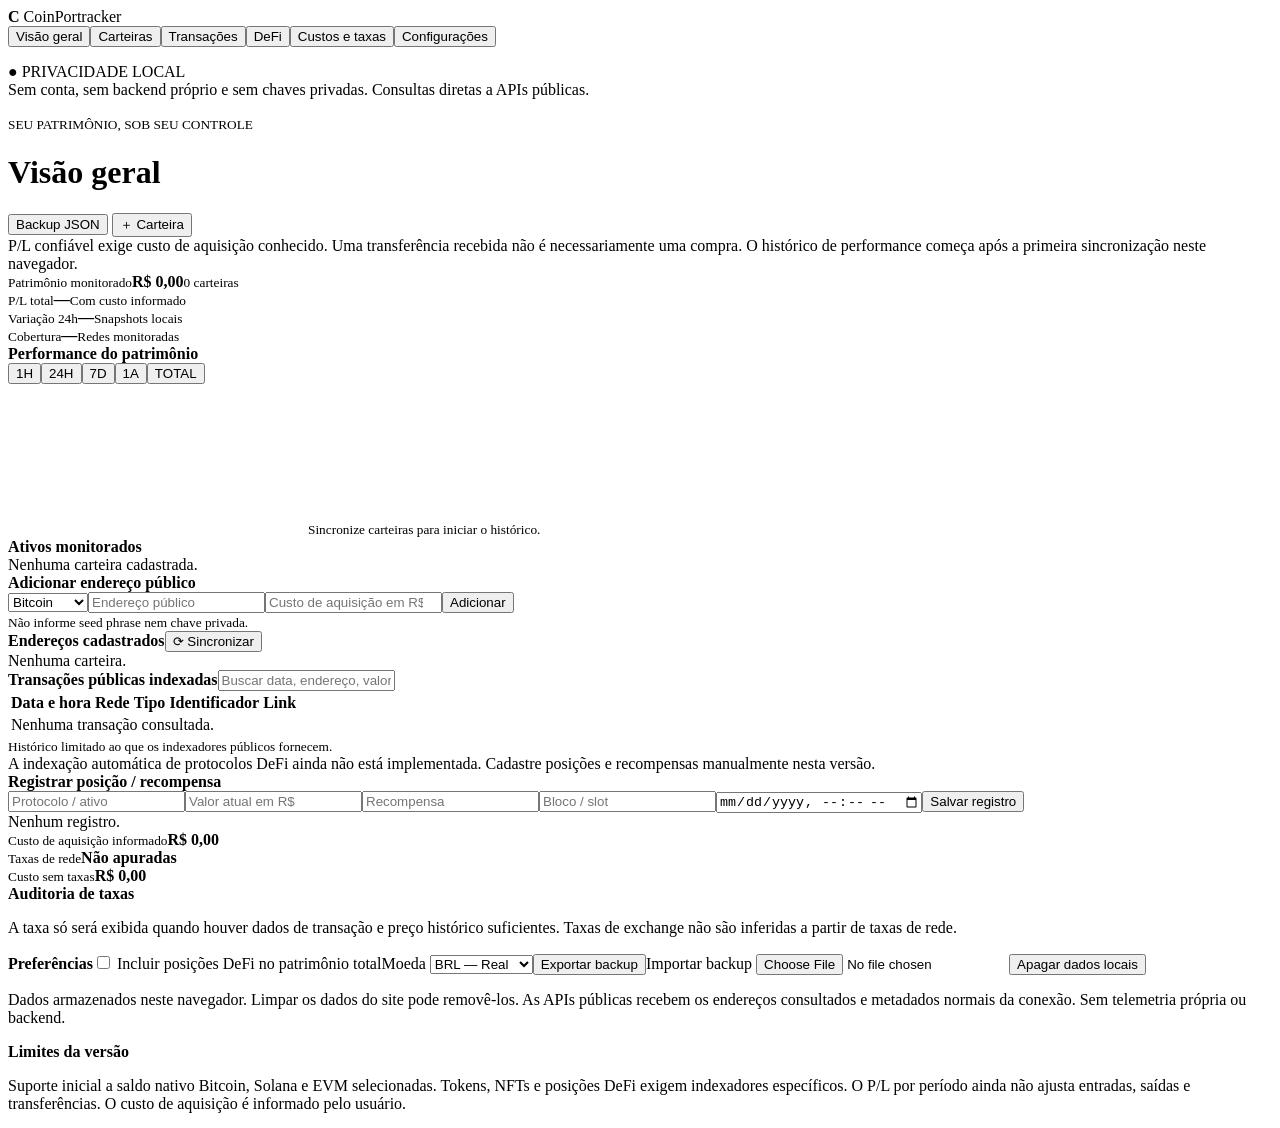
==== index.html @ 1c3189e9 "Add CoinPortracker application entry point" ====
<!doctype html><html lang="pt-BR"><head><meta charset="utf-8"><meta name="viewport" content="width=device-width,initial-scale=1"><meta name="theme-color" content="#090b12"><title>CoinPortracker</title><link rel="stylesheet" href="styles.css"></head><body><div class="app"><aside><div class="brand"><b>C</b> CoinPortracker</div><nav><button class="active" data-tab="overview">Visão geral</button><button data-tab="wallets">Carteiras</button><button data-tab="transactions">Transações</button><button data-tab="defi">DeFi</button><button data-tab="fees">Custos e taxas</button><button data-tab="settings">Configurações</button></nav><p class="privacy">● PRIVACIDADE LOCAL<br><span>Sem conta, sem backend próprio e sem chaves privadas. Consultas diretas a APIs públicas.</span></p></aside><main><header><div><small>SEU PATRIMÔNIO, SOB SEU CONTROLE</small><h1 id="title">Visão geral</h1></div><div><button id="backup">Backup JSON</button> <button class="primary" data-open="wallets">＋ Carteira</button></div></header><section id="overview" class="tab active"><div class="notice">P/L confiável exige custo de aquisição conhecido. Uma transferência recebida não é necessariamente uma compra. O histórico de performance começa após a primeira sincronização neste navegador.</div><div class="stats"><article><small>Patrimônio monitorado</small><strong id="total">R$ 0,00</strong><small id="walletCount">0 carteiras</small></article><article><small>P/L total</small><strong id="pl">—</strong><small>Com custo informado</small></article><article><small>Variação 24h</small><strong id="day">—</strong><small>Snapshots locais</small></article><article><small>Cobertura</small><strong id="health">—</strong><small>Redes monitoradas</small></article></div><div class="panel"><div class="panelhead"><b>Performance do patrimônio</b><div id="ranges"><button data-range="3600000">1H</button><button class="chosen" data-range="86400000">24H</button><button data-range="604800000">7D</button><button data-range="31536000000">1A</button><button data-range="all">TOTAL</button></div></div><canvas id="chart"></canvas><small id="chartNote">Sincronize carteiras para iniciar o histórico.</small></div><div class="panel"><b>Ativos monitorados</b><div id="assetList" class="muted">Nenhuma carteira cadastrada.</div></div></section><section id="wallets" class="tab"><div class="panel"><b>Adicionar endereço público</b><form id="walletForm"><select id="network"><option value="BTC">Bitcoin</option><option value="SOL">Solana</option><option value="ETH">Ethereum</option><option value="BASE">Base</option><option value="ARB">Arbitrum</option><option value="POL">Polygon</option></select><input id="address" placeholder="Endereço público" required minlength="20"><input id="basis" type="number" min="0" step=".01" placeholder="Custo de aquisição em R$ (opcional)"><button class="primary">Adicionar</button></form><small>Não informe seed phrase nem chave privada.</small></div><div class="panel panelhead"><b>Endereços cadastrados</b><button class="primary" id="sync">⟳ Sincronizar</button><div id="walletList" class="muted">Nenhuma carteira.</div></div></section><section id="transactions" class="tab"><div class="panel"><div class="panelhead"><b>Transações públicas indexadas</b><input id="search" placeholder="Buscar data, endereço, valor ou rede"></div><div class="scroll"><table><thead><tr><th>Data e hora</th><th>Rede</th><th>Tipo</th><th>Identificador</th><th>Link</th></tr></thead><tbody id="txList"><tr><td colspan="5">Nenhuma transação consultada.</td></tr></tbody></table></div><small>Histórico limitado ao que os indexadores públicos fornecem.</small></div></section><section id="defi" class="tab"><div class="notice">A indexação automática de protocolos DeFi ainda não está implementada. Cadastre posições e recompensas manualmente nesta versão.</div><div class="panel"><b>Registrar posição / recompensa</b><form id="defiForm"><input id="dName" placeholder="Protocolo / ativo" required><input id="dValue" type="number" min="0" step=".01" placeholder="Valor atual em R$"><input id="dReward" placeholder="Recompensa"><input id="dBlock" placeholder="Bloco / slot"><input id="dTime" type="datetime-local"><button class="primary">Salvar registro</button></form><div id="defiList" class="muted">Nenhum registro.</div></div></section><section id="fees" class="tab"><div class="stats"><article><small>Custo de aquisição informado</small><strong id="basisTotal">R$ 0,00</strong></article><article><small>Taxas de rede</small><strong id="feeTotal">Não apuradas</strong></article><article><small>Custo sem taxas</small><strong id="basisNet">R$ 0,00</strong></article></div><div class="panel"><b>Auditoria de taxas</b><p class="muted">A taxa só será exibida quando houver dados de transação e preço histórico suficientes. Taxas de exchange não são inferidas a partir de taxas de rede.</p></div></section><section id="settings" class="tab"><div class="panel"><b>Preferências</b><label><input type="checkbox" id="includeDefi"> Incluir posições DeFi no patrimônio total</label><label>Moeda <select id="currency"><option value="BRL">BRL — Real</option><option value="USD">USD — Dólar</option></select></label><button id="export">Exportar backup</button><label class="file">Importar backup <input type="file" id="import" accept="application/json"></label><button id="clear">Apagar dados locais</button><p class="muted">Dados armazenados neste navegador. Limpar os dados do site pode removê-los. As APIs públicas recebem os endereços consultados e metadados normais da conexão. Sem telemetria própria ou backend.</p></div><div class="panel"><b>Limites da versão</b><p class="muted">Suporte inicial a saldo nativo Bitcoin, Solana e EVM selecionadas. Tokens, NFTs e posições DeFi exigem indexadores específicos. O P/L por período ainda não ajusta entradas, saídas e transferências. O custo de aquisição é informado pelo usuário.</p></div></section></main></div><script src="app.js"></script></body></html>
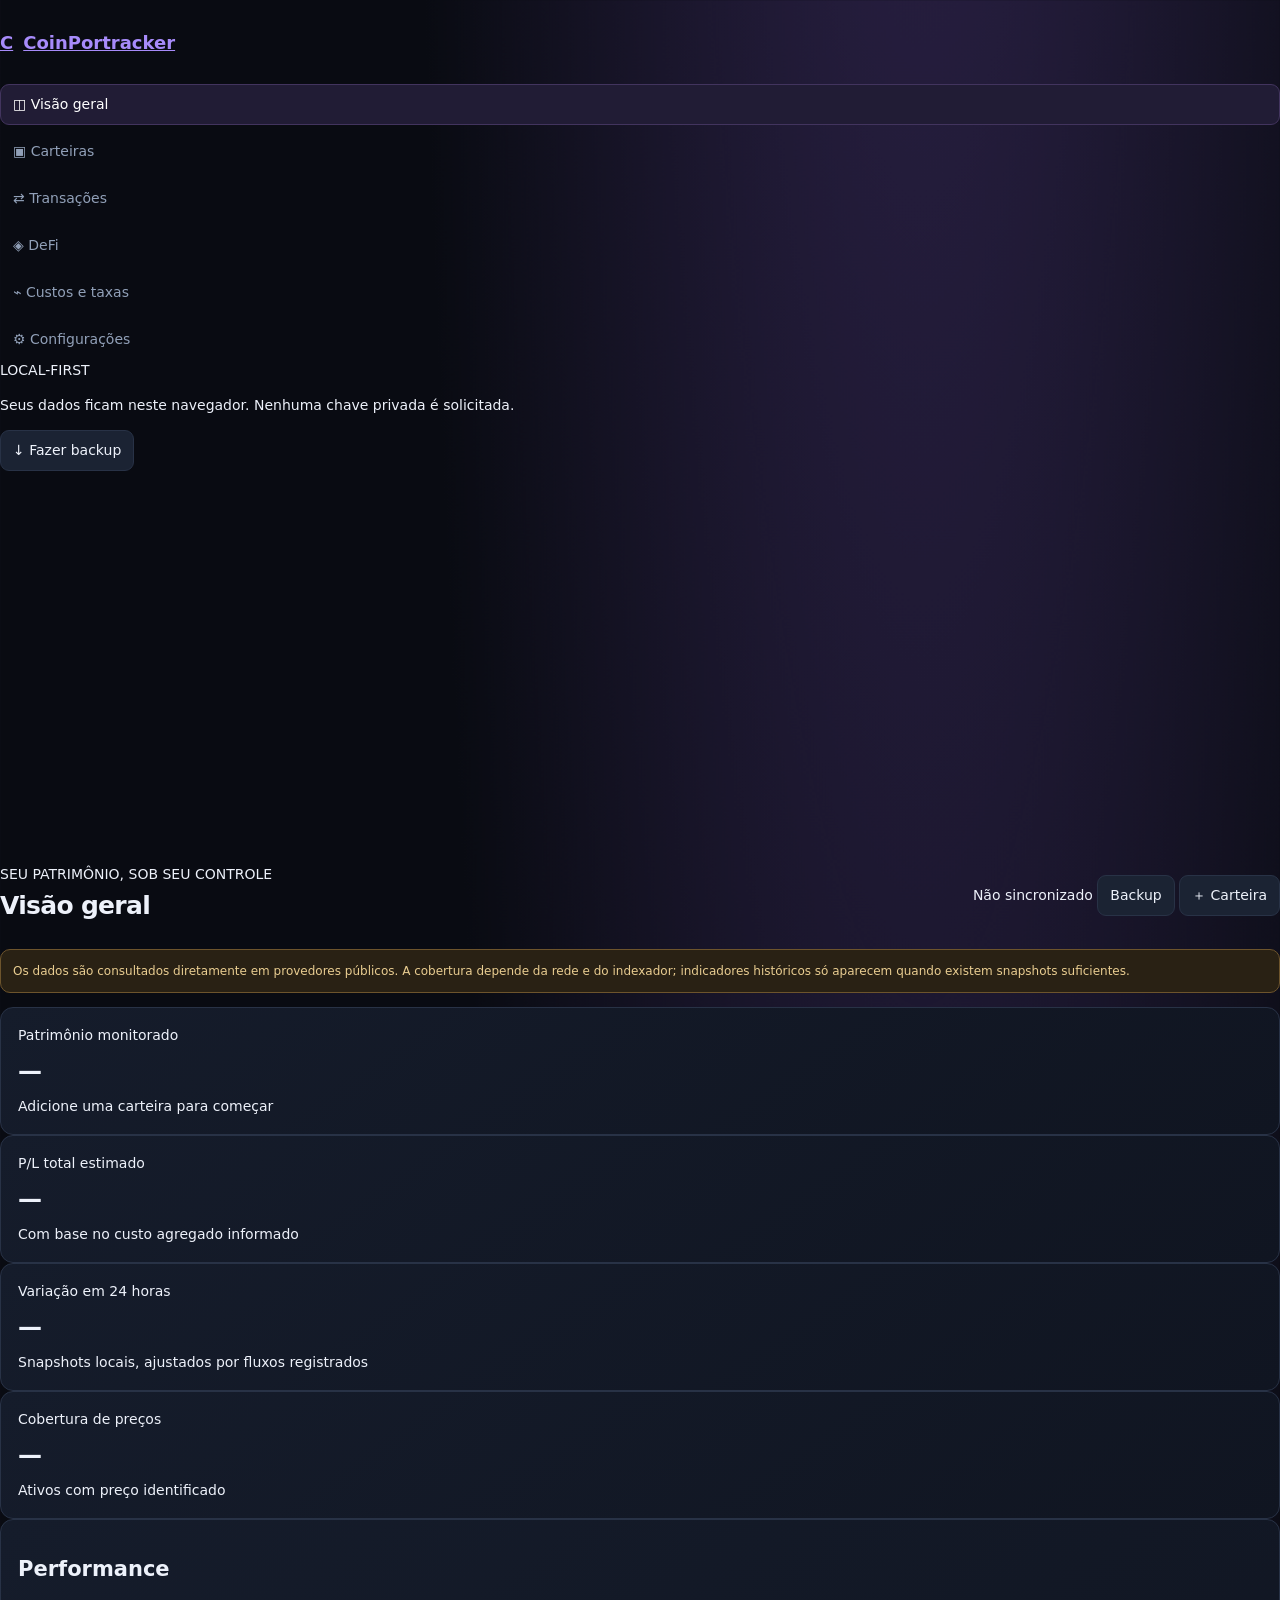
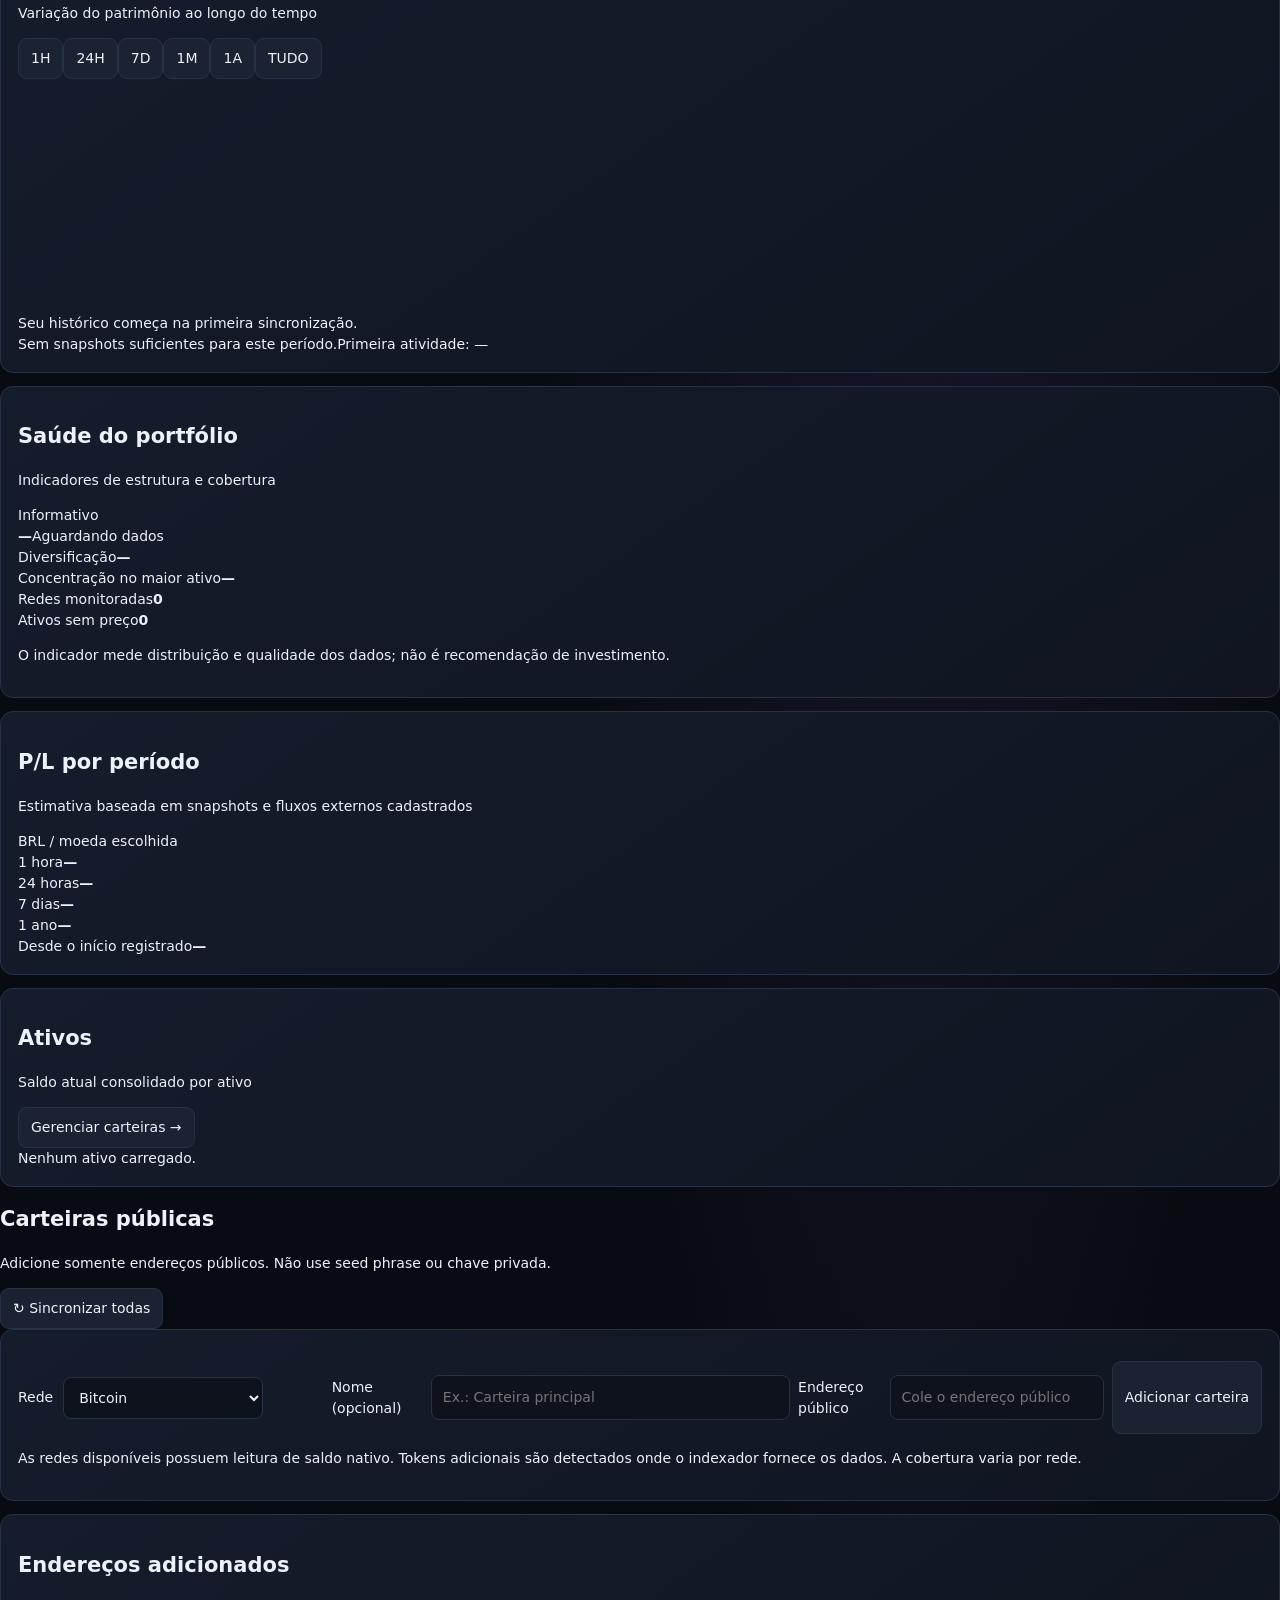
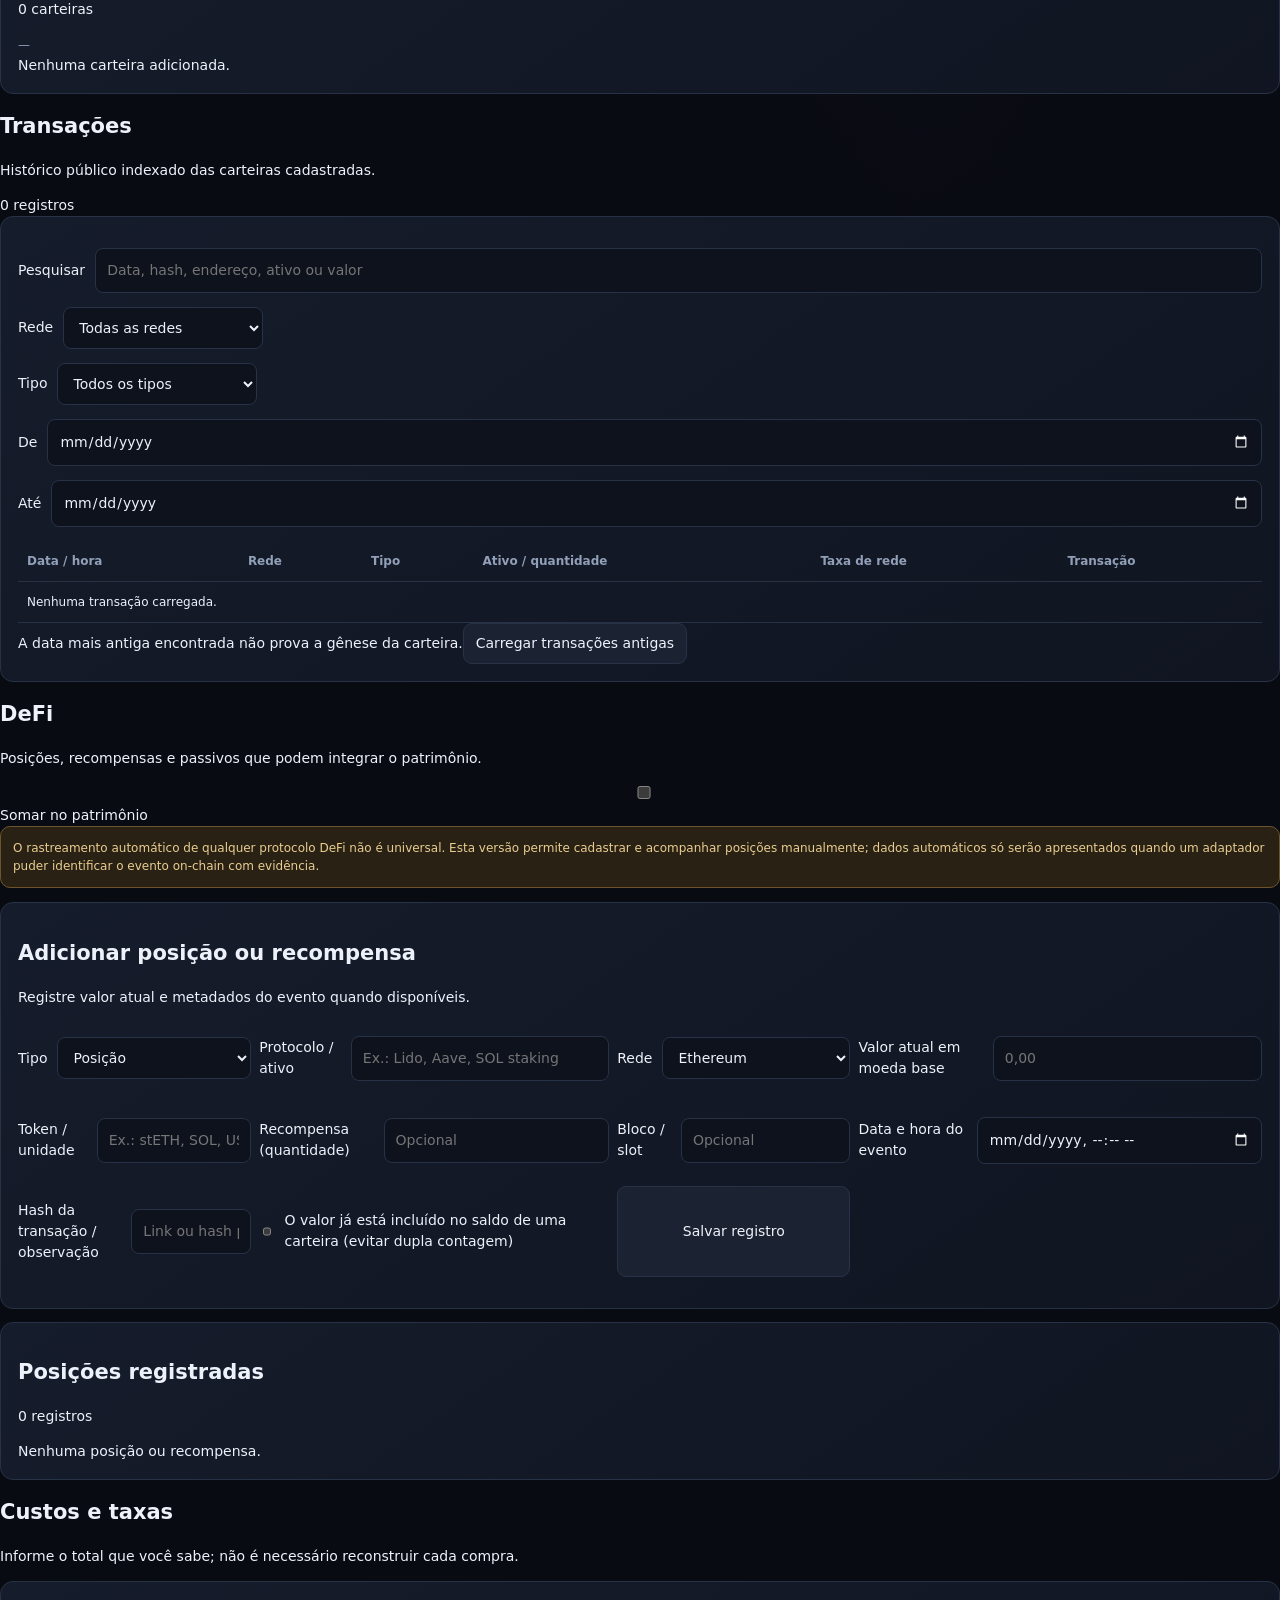
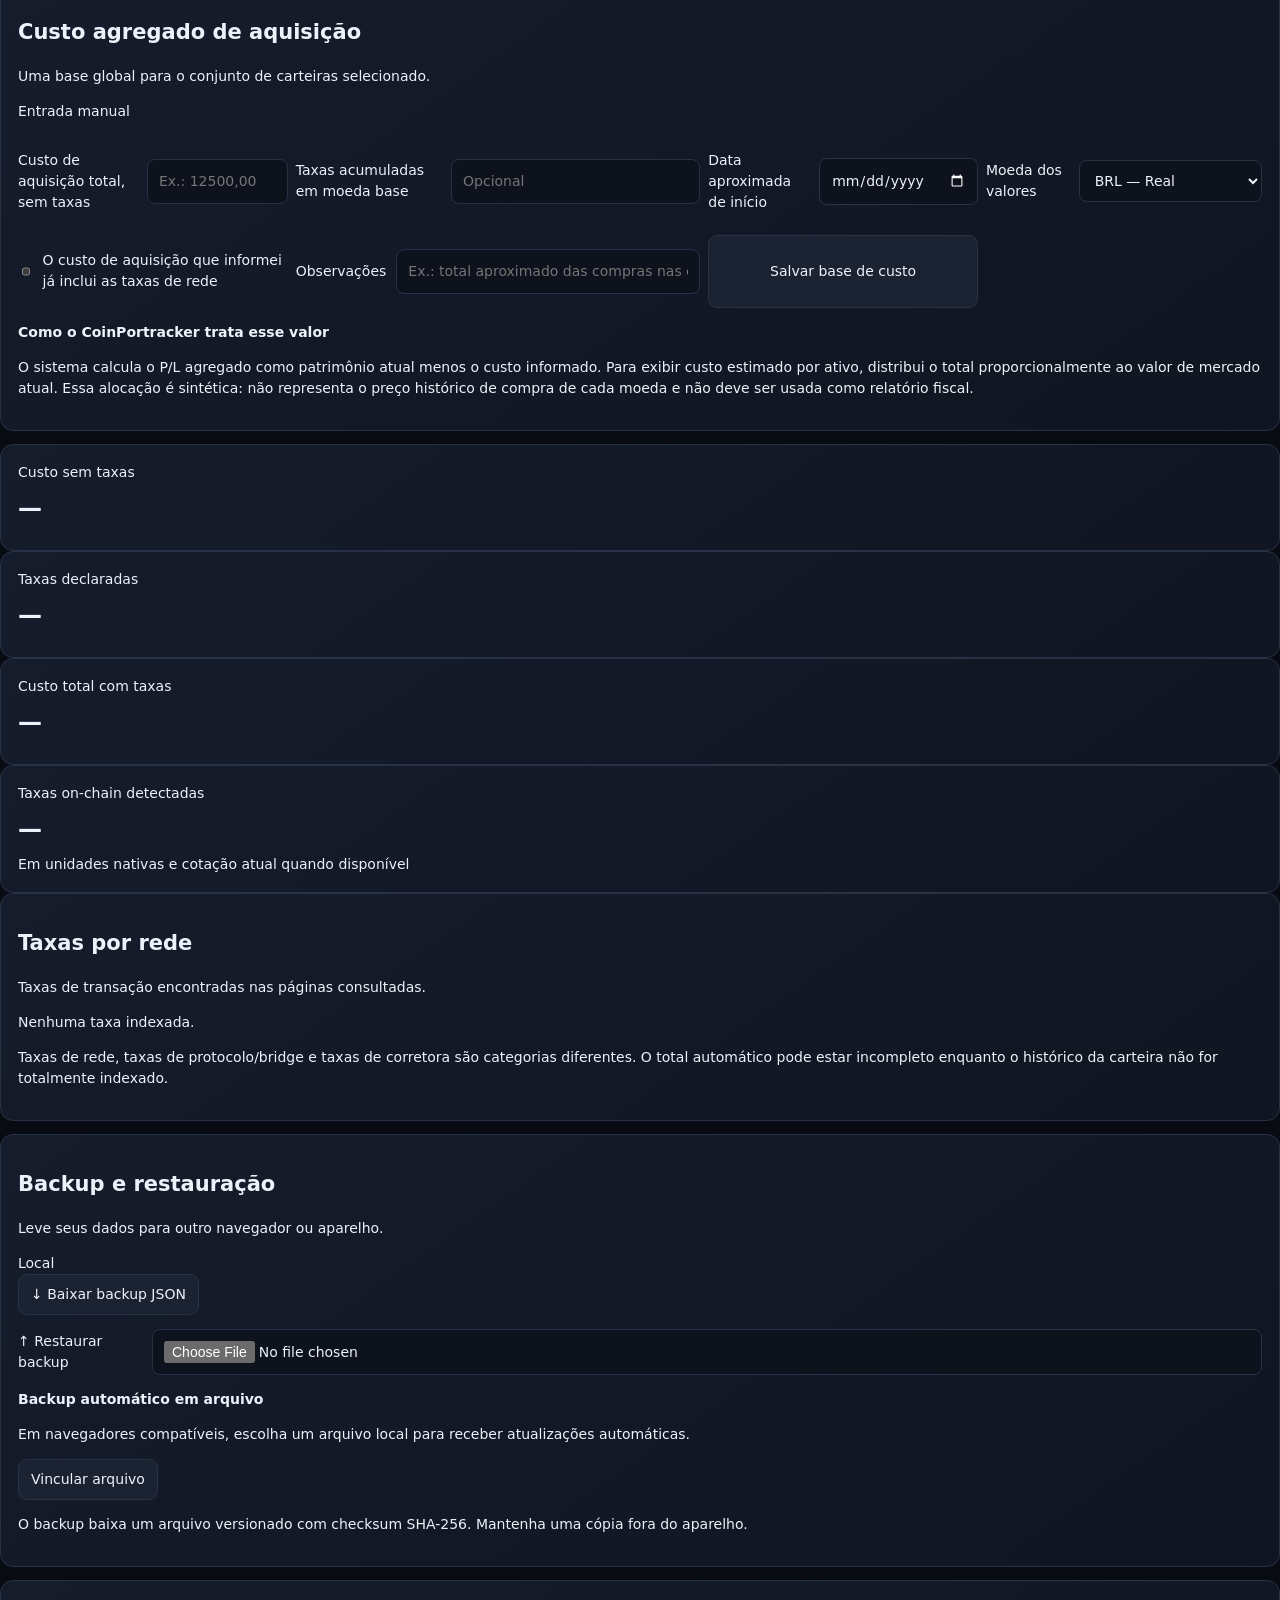
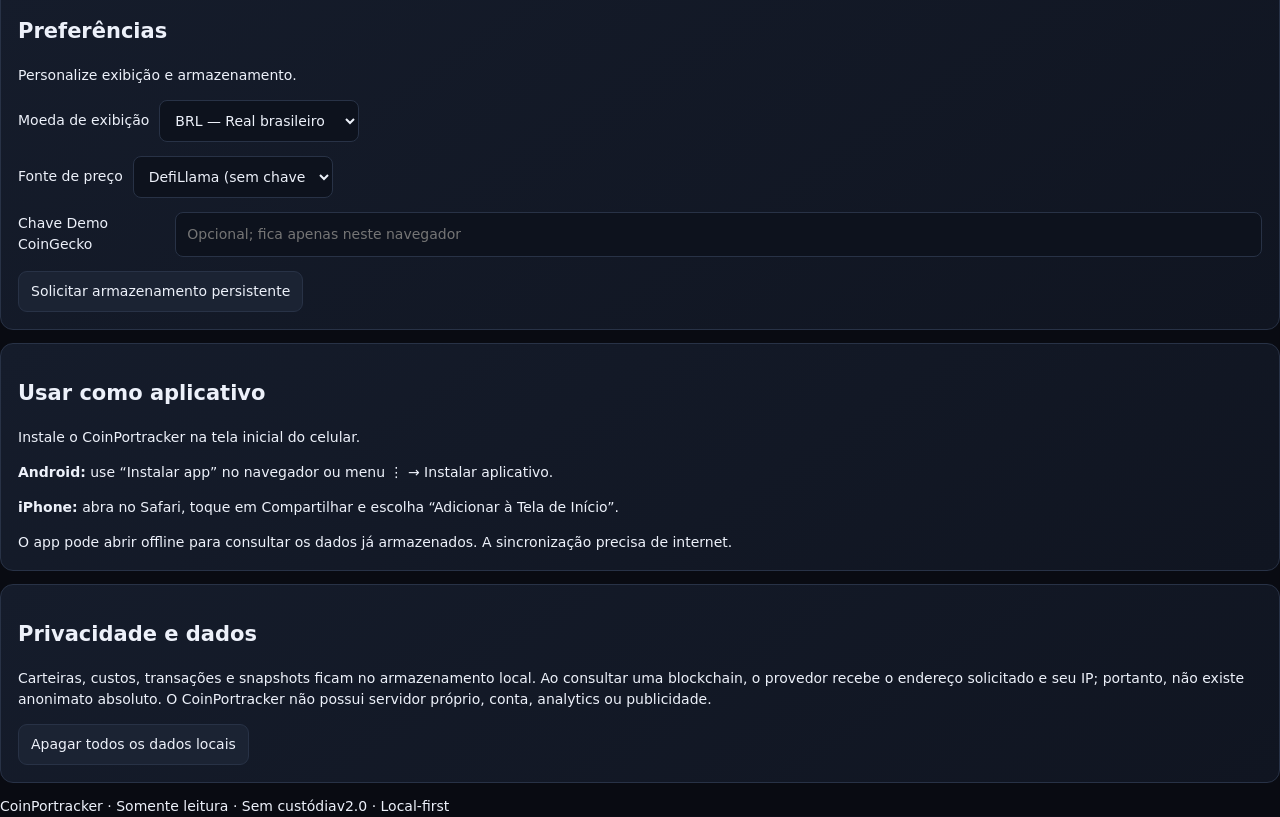
==== commit 3e973c6e: "Redesign CoinPortracker v2: minimal mobile-first PWA-ready interface" ====
--- a/index.html
+++ b/index.html
@@ -1 +1,202 @@
-<!doctype html><html lang="pt-BR"><head><meta charset="utf-8"><meta name="viewport" content="width=device-width,initial-scale=1"><meta name="theme-color" content="#090b12"><title>CoinPortracker</title><link rel="stylesheet" href="styles.css"></head><body><div class="app"><aside><div class="brand"><b>C</b> CoinPortracker</div><nav><button class="active" data-tab="overview">Visão geral</button><button data-tab="wallets">Carteiras</button><button data-tab="transactions">Transações</button><button data-tab="defi">DeFi</button><button data-tab="fees">Custos e taxas</button><button data-tab="settings">Configurações</button></nav><p class="privacy">● PRIVACIDADE LOCAL<br><span>Sem conta, sem backend próprio e sem chaves privadas. Consultas diretas a APIs públicas.</span></p></aside><main><header><div><small>SEU PATRIMÔNIO, SOB SEU CONTROLE</small><h1 id="title">Visão geral</h1></div><div><button id="backup">Backup JSON</button> <button class="primary" data-open="wallets">＋ Carteira</button></div></header><section id="overview" class="tab active"><div class="notice">P/L confiável exige custo de aquisição conhecido. Uma transferência recebida não é necessariamente uma compra. O histórico de performance começa após a primeira sincronização neste navegador.</div><div class="stats"><article><small>Patrimônio monitorado</small><strong id="total">R$ 0,00</strong><small id="walletCount">0 carteiras</small></article><article><small>P/L total</small><strong id="pl">—</strong><small>Com custo informado</small></article><article><small>Variação 24h</small><strong id="day">—</strong><small>Snapshots locais</small></article><article><small>Cobertura</small><strong id="health">—</strong><small>Redes monitoradas</small></article></div><div class="panel"><div class="panelhead"><b>Performance do patrimônio</b><div id="ranges"><button data-range="3600000">1H</button><button class="chosen" data-range="86400000">24H</button><button data-range="604800000">7D</button><button data-range="31536000000">1A</button><button data-range="all">TOTAL</button></div></div><canvas id="chart"></canvas><small id="chartNote">Sincronize carteiras para iniciar o histórico.</small></div><div class="panel"><b>Ativos monitorados</b><div id="assetList" class="muted">Nenhuma carteira cadastrada.</div></div></section><section id="wallets" class="tab"><div class="panel"><b>Adicionar endereço público</b><form id="walletForm"><select id="network"><option value="BTC">Bitcoin</option><option value="SOL">Solana</option><option value="ETH">Ethereum</option><option value="BASE">Base</option><option value="ARB">Arbitrum</option><option value="POL">Polygon</option></select><input id="address" placeholder="Endereço público" required minlength="20"><input id="basis" type="number" min="0" step=".01" placeholder="Custo de aquisição em R$ (opcional)"><button class="primary">Adicionar</button></form><small>Não informe seed phrase nem chave privada.</small></div><div class="panel panelhead"><b>Endereços cadastrados</b><button class="primary" id="sync">⟳ Sincronizar</button><div id="walletList" class="muted">Nenhuma carteira.</div></div></section><section id="transactions" class="tab"><div class="panel"><div class="panelhead"><b>Transações públicas indexadas</b><input id="search" placeholder="Buscar data, endereço, valor ou rede"></div><div class="scroll"><table><thead><tr><th>Data e hora</th><th>Rede</th><th>Tipo</th><th>Identificador</th><th>Link</th></tr></thead><tbody id="txList"><tr><td colspan="5">Nenhuma transação consultada.</td></tr></tbody></table></div><small>Histórico limitado ao que os indexadores públicos fornecem.</small></div></section><section id="defi" class="tab"><div class="notice">A indexação automática de protocolos DeFi ainda não está implementada. Cadastre posições e recompensas manualmente nesta versão.</div><div class="panel"><b>Registrar posição / recompensa</b><form id="defiForm"><input id="dName" placeholder="Protocolo / ativo" required><input id="dValue" type="number" min="0" step=".01" placeholder="Valor atual em R$"><input id="dReward" placeholder="Recompensa"><input id="dBlock" placeholder="Bloco / slot"><input id="dTime" type="datetime-local"><button class="primary">Salvar registro</button></form><div id="defiList" class="muted">Nenhum registro.</div></div></section><section id="fees" class="tab"><div class="stats"><article><small>Custo de aquisição informado</small><strong id="basisTotal">R$ 0,00</strong></article><article><small>Taxas de rede</small><strong id="feeTotal">Não apuradas</strong></article><article><small>Custo sem taxas</small><strong id="basisNet">R$ 0,00</strong></article></div><div class="panel"><b>Auditoria de taxas</b><p class="muted">A taxa só será exibida quando houver dados de transação e preço histórico suficientes. Taxas de exchange não são inferidas a partir de taxas de rede.</p></div></section><section id="settings" class="tab"><div class="panel"><b>Preferências</b><label><input type="checkbox" id="includeDefi"> Incluir posições DeFi no patrimônio total</label><label>Moeda <select id="currency"><option value="BRL">BRL — Real</option><option value="USD">USD — Dólar</option></select></label><button id="export">Exportar backup</button><label class="file">Importar backup <input type="file" id="import" accept="application/json"></label><button id="clear">Apagar dados locais</button><p class="muted">Dados armazenados neste navegador. Limpar os dados do site pode removê-los. As APIs públicas recebem os endereços consultados e metadados normais da conexão. Sem telemetria própria ou backend.</p></div><div class="panel"><b>Limites da versão</b><p class="muted">Suporte inicial a saldo nativo Bitcoin, Solana e EVM selecionadas. Tokens, NFTs e posições DeFi exigem indexadores específicos. O P/L por período ainda não ajusta entradas, saídas e transferências. O custo de aquisição é informado pelo usuário.</p></div></section></main></div><script src="app.js"></script></body></html>+<!doctype html>
+<html lang="pt-BR">
+<head>
+  <meta charset="utf-8">
+  <meta name="viewport" content="width=device-width, initial-scale=1, viewport-fit=cover">
+  <meta name="theme-color" content="#101114">
+  <meta name="description" content="CoinPortracker — acompanhe seu patrimônio cripto com privacidade e armazenamento local.">
+  <meta name="apple-mobile-web-app-capable" content="yes">
+  <meta name="apple-mobile-web-app-status-bar-style" content="black-translucent">
+  <meta name="apple-mobile-web-app-title" content="CoinPortracker">
+  <link rel="manifest" href="./manifest.webmanifest">
+  <link rel="icon" href="./icon.svg" type="image/svg+xml">
+  <link rel="apple-touch-icon" href="./icon.svg">
+  <link rel="stylesheet" href="./styles.css">
+  <title>CoinPortracker</title>
+</head>
+<body>
+<div class="app-shell">
+  <aside class="sidebar">
+    <a class="brand" href="./" aria-label="CoinPortracker início"><span class="brand-mark">C</span><span>CoinPortracker</span></a>
+    <nav class="nav" aria-label="Navegação principal">
+      <button class="nav-item active" data-page="overview"><span>◫</span> Visão geral</button>
+      <button class="nav-item" data-page="wallets"><span>▣</span> Carteiras</button>
+      <button class="nav-item" data-page="transactions"><span>⇄</span> Transações</button>
+      <button class="nav-item" data-page="defi"><span>◈</span> DeFi</button>
+      <button class="nav-item" data-page="costs"><span>⌁</span> Custos e taxas</button>
+      <button class="nav-item" data-page="settings"><span>⚙</span> Configurações</button>
+    </nav>
+    <div class="sidebar-bottom">
+      <div class="privacy-mark"><span class="dot"></span><span>LOCAL-FIRST</span></div>
+      <p>Seus dados ficam neste navegador. Nenhuma chave privada é solicitada.</p>
+      <button class="quiet-button backup-quick" id="sidebarBackup">↓ Fazer backup</button>
+    </div>
+  </aside>
+  <main class="main">
+    <header class="topbar">
+      <div class="topbar-title"><span class="eyebrow">SEU PATRIMÔNIO, SOB SEU CONTROLE</span><h1 id="pageTitle">Visão geral</h1></div>
+      <div class="topbar-actions">
+        <span id="syncStatus" class="sync-status">Não sincronizado</span>
+        <button class="button button-quiet" id="topBackup">Backup</button>
+        <button class="button button-primary" id="installButton" hidden>Instalar app</button>
+        <button class="button button-primary" data-go="wallets">＋ Carteira</button>
+      </div>
+    </header>
+
+    <section class="page active" id="overview">
+      <div class="notice notice-subtle" id="dataNotice">Os dados são consultados diretamente em provedores públicos. A cobertura depende da rede e do indexador; indicadores históricos só aparecem quando existem snapshots suficientes.</div>
+      <div class="metric-grid">
+        <article class="metric-card metric-main"><span class="metric-label">Patrimônio monitorado</span><strong id="totalValue">—</strong><span class="metric-foot" id="totalFoot">Adicione uma carteira para começar</span></article>
+        <article class="metric-card"><span class="metric-label">P/L total estimado</span><strong id="totalPnl">—</strong><span class="metric-foot">Com base no custo agregado informado</span></article>
+        <article class="metric-card"><span class="metric-label">Variação em 24 horas</span><strong id="pnl24">—</strong><span class="metric-foot">Snapshots locais, ajustados por fluxos registrados</span></article>
+        <article class="metric-card"><span class="metric-label">Cobertura de preços</span><strong id="priceCoverage">—</strong><span class="metric-foot" id="coverageFoot">Ativos com preço identificado</span></article>
+      </div>
+      <div class="content-grid content-grid-main">
+        <section class="panel performance-panel">
+          <div class="panel-heading"><div><h2>Performance</h2><p>Variação do patrimônio ao longo do tempo</p></div>
+            <div class="segmented" id="chartRanges">
+              <button data-range="3600000">1H</button><button class="selected" data-range="86400000">24H</button><button data-range="604800000">7D</button><button data-range="2592000000">1M</button><button data-range="31536000000">1A</button><button data-range="all">TUDO</button>
+            </div>
+          </div>
+          <div class="chart-wrap"><canvas id="performanceChart" aria-label="Gráfico de performance do patrimônio"></canvas><div class="chart-empty" id="chartEmpty">Seu histórico começa na primeira sincronização.</div></div>
+          <div class="chart-foot"><span id="chartRangeNote">Sem snapshots suficientes para este período.</span><span id="firstSeen">Primeira atividade: —</span></div>
+        </section>
+        <section class="panel health-panel">
+          <div class="panel-heading"><div><h2>Saúde do portfólio</h2><p>Indicadores de estrutura e cobertura</p></div><span class="info-tag">Informativo</span></div>
+          <div class="health-score"><strong id="healthScore">—</strong><span id="healthLabel">Aguardando dados</span></div>
+          <div class="health-rows">
+            <div><span>Diversificação</span><strong id="diversification">—</strong></div>
+            <div><span>Concentração no maior ativo</span><strong id="concentration">—</strong></div>
+            <div><span>Redes monitoradas</span><strong id="networkCount">0</strong></div>
+            <div><span>Ativos sem preço</span><strong id="unpricedCount">0</strong></div>
+          </div>
+          <p class="micro-note">O indicador mede distribuição e qualidade dos dados; não é recomendação de investimento.</p>
+        </section>
+      </div>
+      <section class="panel pnl-period-panel">
+        <div class="panel-heading"><div><h2>P/L por período</h2><p>Estimativa baseada em snapshots e fluxos externos cadastrados</p></div><span class="info-tag">BRL / moeda escolhida</span></div>
+        <div class="period-grid">
+          <div><span>1 hora</span><strong id="period1h">—</strong></div>
+          <div><span>24 horas</span><strong id="period24h">—</strong></div>
+          <div><span>7 dias</span><strong id="period7d">—</strong></div>
+          <div><span>1 ano</span><strong id="period1y">—</strong></div>
+          <div><span>Desde o início registrado</span><strong id="periodAll">—</strong></div>
+        </div>
+      </section>
+      <section class="panel">
+        <div class="panel-heading"><div><h2>Ativos</h2><p>Saldo atual consolidado por ativo</p></div><button class="text-button" data-go="wallets">Gerenciar carteiras →</button></div>
+        <div id="holdingsList" class="empty-state">Nenhum ativo carregado.</div>
+      </section>
+    </section>
+
+    <section class="page" id="wallets">
+      <div class="page-intro"><div><h2>Carteiras públicas</h2><p>Adicione somente endereços públicos. Não use seed phrase ou chave privada.</p></div><button class="button button-quiet" id="syncAll">↻ Sincronizar todas</button></div>
+      <section class="panel">
+        <form id="walletForm" class="wallet-form">
+          <label>Rede<select id="walletNetwork" required>
+            <option value="BTC">Bitcoin</option><option value="ETH">Ethereum</option><option value="BASE">Base</option><option value="ARB">Arbitrum One</option><option value="POL">Polygon</option><option value="SOL">Solana</option><option value="XRP">XRP Ledger</option><option value="TRON">TRON</option>
+          </select></label>
+          <label>Nome (opcional)<input id="walletLabel" maxlength="40" placeholder="Ex.: Carteira principal"></label>
+          <label>Endereço público<input id="walletAddress" autocomplete="off" spellcheck="false" placeholder="Cole o endereço público" required></label>
+          <button class="button button-primary add-wallet-button">Adicionar carteira</button>
+        </form>
+        <p class="micro-note">As redes disponíveis possuem leitura de saldo nativo. Tokens adicionais são detectados onde o indexador fornece os dados. A cobertura varia por rede.</p>
+      </section>
+      <section class="panel">
+        <div class="panel-heading"><div><h2>Endereços adicionados</h2><p id="walletSummary">0 carteiras</p></div><span id="walletSyncInfo" class="muted">—</span></div>
+        <div id="walletList" class="empty-state">Nenhuma carteira adicionada.</div>
+      </section>
+    </section>
+
+    <section class="page" id="transactions">
+      <div class="page-intro"><div><h2>Transações</h2><p>Histórico público indexado das carteiras cadastradas.</p></div><span id="transactionCount" class="info-tag">0 registros</span></div>
+      <section class="panel">
+        <div class="filter-grid">
+          <label class="search-field">Pesquisar<input id="transactionSearch" type="search" placeholder="Data, hash, endereço, ativo ou valor"></label>
+          <label>Rede<select id="filterNetwork"><option value="">Todas as redes</option><option>BTC</option><option>ETH</option><option>BASE</option><option>ARB</option><option>POL</option><option>SOL</option><option>XRP</option><option>TRON</option></select></label>
+          <label>Tipo<select id="filterType"><option value="">Todos os tipos</option><option value="entrada">Entrada</option><option value="saida">Saída</option><option value="contrato">Contrato</option><option value="reward">Recompensa</option></select></label>
+          <label>De<input id="filterFrom" type="date"></label>
+          <label>Até<input id="filterTo" type="date"></label>
+        </div>
+        <div class="table-scroll"><table><thead><tr><th>Data / hora</th><th>Rede</th><th>Tipo</th><th>Ativo / quantidade</th><th>Taxa de rede</th><th>Transação</th></tr></thead><tbody id="transactionRows"><tr><td colspan="6">Nenhuma transação carregada.</td></tr></tbody></table></div>
+        <div class="table-bottom"><span id="transactionCoverage" class="micro-note">A data mais antiga encontrada não prova a gênese da carteira.</span><button class="button button-quiet" id="loadOlder">Carregar transações antigas</button></div>
+      </section>
+    </section>
+
+    <section class="page" id="defi">
+      <div class="page-intro"><div><h2>DeFi</h2><p>Posições, recompensas e passivos que podem integrar o patrimônio.</p></div><label class="switch-inline"><input id="includeDefi" type="checkbox"><span>Somar no patrimônio</span></label></div>
+      <div class="notice notice-subtle">O rastreamento automático de qualquer protocolo DeFi não é universal. Esta versão permite cadastrar e acompanhar posições manualmente; dados automáticos só serão apresentados quando um adaptador puder identificar o evento on-chain com evidência.</div>
+      <section class="panel">
+        <div class="panel-heading"><div><h2>Adicionar posição ou recompensa</h2><p>Registre valor atual e metadados do evento quando disponíveis.</p></div></div>
+        <form id="defiForm" class="defi-form">
+          <label>Tipo<select id="defiType"><option value="position">Posição</option><option value="reward">Recompensa</option><option value="liability">Dívida / passivo</option></select></label>
+          <label>Protocolo / ativo<input id="defiName" required placeholder="Ex.: Lido, Aave, SOL staking"></label>
+          <label>Rede<select id="defiNetwork"><option>Ethereum</option><option>Solana</option><option>Base</option><option>Arbitrum</option><option>Polygon</option><option>Outra</option></select></label>
+          <label>Valor atual em moeda base<input id="defiValue" type="number" min="0" step="0.00000001" placeholder="0,00"></label>
+          <label>Token / unidade<input id="defiAsset" placeholder="Ex.: stETH, SOL, USDC"></label>
+          <label>Recompensa (quantidade)<input id="defiReward" placeholder="Opcional"></label>
+          <label>Bloco / slot<input id="defiBlock" placeholder="Opcional"></label>
+          <label>Data e hora do evento<input id="defiTime" type="datetime-local"></label>
+          <label class="wide-field">Hash da transação / observação<input id="defiEvidence" placeholder="Link ou hash para auditoria"></label>
+          <label class="check-field"><input id="defiAlreadyCounted" type="checkbox"><span>O valor já está incluído no saldo de uma carteira (evitar dupla contagem)</span></label>
+          <button class="button button-primary">Salvar registro</button>
+        </form>
+      </section>
+      <section class="panel"><div class="panel-heading"><div><h2>Posições registradas</h2><p id="defiSummary">0 registros</p></div></div><div id="defiList" class="empty-state">Nenhuma posição ou recompensa.</div></section>
+    </section>
+
+    <section class="page" id="costs">
+      <div class="page-intro"><div><h2>Custos e taxas</h2><p>Informe o total que você sabe; não é necessário reconstruir cada compra.</p></div></div>
+      <section class="panel cost-panel">
+        <div class="panel-heading"><div><h2>Custo agregado de aquisição</h2><p>Uma base global para o conjunto de carteiras selecionado.</p></div><span class="info-tag">Entrada manual</span></div>
+        <form id="costForm" class="cost-form">
+          <label>Custo de aquisição total, sem taxas<input id="aggregateCost" type="number" min="0" step="0.01" placeholder="Ex.: 12500,00"></label>
+          <label>Taxas acumuladas em moeda base<input id="aggregateFees" type="number" min="0" step="0.01" placeholder="Opcional"></label>
+          <label>Data aproximada de início<input id="costStartDate" type="date"></label>
+          <label>Moeda dos valores<select id="costCurrency"><option value="BRL">BRL — Real</option><option value="USD">USD — Dólar</option></select></label>
+          <label class="check-field"><input id="costIncludesFees" type="checkbox"><span>O custo de aquisição que informei já inclui as taxas de rede</span></label>
+          <label class="wide-field">Observações<input id="costNotes" maxlength="500" placeholder="Ex.: total aproximado das compras nas corretoras"></label>
+          <button class="button button-primary">Salvar base de custo</button>
+        </form>
+        <div class="allocation-explainer"><strong>Como o CoinPortracker trata esse valor</strong><p>O sistema calcula o P/L agregado como patrimônio atual menos o custo informado. Para exibir custo estimado por ativo, distribui o total proporcionalmente ao valor de mercado atual. Essa alocação é sintética: não representa o preço histórico de compra de cada moeda e não deve ser usada como relatório fiscal.</p></div>
+      </section>
+      <div class="metric-grid cost-metrics">
+        <article class="metric-card"><span class="metric-label">Custo sem taxas</span><strong id="costExFees">—</strong></article>
+        <article class="metric-card"><span class="metric-label">Taxas declaradas</span><strong id="feesDeclared">—</strong></article>
+        <article class="metric-card"><span class="metric-label">Custo total com taxas</span><strong id="costWithFees">—</strong></article>
+        <article class="metric-card"><span class="metric-label">Taxas on-chain detectadas</span><strong id="feesDetected">—</strong><span class="metric-foot">Em unidades nativas e cotação atual quando disponível</span></article>
+      </div>
+      <section class="panel"><div class="panel-heading"><div><h2>Taxas por rede</h2><p>Taxas de transação encontradas nas páginas consultadas.</p></div></div><div id="feeRows" class="empty-state">Nenhuma taxa indexada.</div><p class="micro-note">Taxas de rede, taxas de protocolo/bridge e taxas de corretora são categorias diferentes. O total automático pode estar incompleto enquanto o histórico da carteira não for totalmente indexado.</p></section>
+    </section>
+
+    <section class="page" id="settings">
+      <div class="settings-grid">
+        <section class="panel"><div class="panel-heading"><div><h2>Backup e restauração</h2><p>Leve seus dados para outro navegador ou aparelho.</p></div><span class="info-tag">Local</span></div>
+          <div class="backup-actions"><button class="button button-primary" id="exportBackup">↓ Baixar backup JSON</button><label class="button button-quiet file-button">↑ Restaurar backup<input id="importBackup" type="file" accept="application/json,.json"></label></div>
+          <div class="backup-auto"><div><strong>Backup automático em arquivo</strong><p>Em navegadores compatíveis, escolha um arquivo local para receber atualizações automáticas.</p></div><button class="button button-quiet" id="connectBackupFile">Vincular arquivo</button></div>
+          <p class="micro-note" id="backupStatus">O backup baixa um arquivo versionado com checksum SHA-256. Mantenha uma cópia fora do aparelho.</p>
+        </section>
+        <section class="panel"><div class="panel-heading"><div><h2>Preferências</h2><p>Personalize exibição e armazenamento.</p></div></div>
+          <label class="setting-row">Moeda de exibição<select id="displayCurrency"><option value="BRL">BRL — Real brasileiro</option><option value="USD">USD — Dólar americano</option></select></label>
+          <label class="setting-row">Fonte de preço<select id="priceSource"><option value="llama">DefiLlama (sem chave)</option><option value="coingecko">CoinGecko Demo (chave própria)</option></select></label>
+          <label class="setting-row" id="coingeckoKeyRow">Chave Demo CoinGecko<input id="coingeckoKey" type="password" autocomplete="off" placeholder="Opcional; fica apenas neste navegador"></label>
+          <button class="button button-quiet" id="requestPersistence">Solicitar armazenamento persistente</button><span id="persistenceStatus" class="micro-note"></span>
+        </section>
+        <section class="panel install-panel"><div class="panel-heading"><div><h2>Usar como aplicativo</h2><p>Instale o CoinPortracker na tela inicial do celular.</p></div></div>
+          <div class="install-instructions"><p><strong>Android:</strong> use “Instalar app” no navegador ou menu ⋮ → Instalar aplicativo.</p><p><strong>iPhone:</strong> abra no Safari, toque em Compartilhar e escolha “Adicionar à Tela de Início”.</p></div>
+          <button class="button button-primary" id="installButtonSettings" hidden>Instalar agora</button>
+          <span id="pwaStatus" class="micro-note">O app pode abrir offline para consultar os dados já armazenados. A sincronização precisa de internet.</span>
+        </section>
+        <section class="panel"><div class="panel-heading"><div><h2>Privacidade e dados</h2></div></div>
+          <p class="micro-note">Carteiras, custos, transações e snapshots ficam no armazenamento local. Ao consultar uma blockchain, o provedor recebe o endereço solicitado e seu IP; portanto, não existe anonimato absoluto. O CoinPortracker não possui servidor próprio, conta, analytics ou publicidade.</p>
+          <button class="button button-danger" id="clearData">Apagar todos os dados locais</button>
+        </section>
+      </div>
+    </section>
+    <footer class="footer"><span>CoinPortracker · Somente leitura · Sem custódia</span><span id="appVersion">v2.0 · Local-first</span></footer>
+  </main>
+</div>
+<div id="toast" class="toast" role="status" aria-live="polite"></div>
+<script src="./app.js"></script>
+</body>
+</html>
--- a/styles.css
+++ b/styles.css
@@ -0,0 +1 @@
+:root{color-scheme:dark;--bg:#090b12;--panel:#121826;--line:#283246;--text:#edf1fa;--muted:#91a0b8;--violet:#a78bfa;--cyan:#67e8d4;--green:#6ee7b7;--red:#fb7185}*{box-sizing:border-box}body{margin:0;background:radial-gradient(ellipse at 72% -20%,#30244e,transparent 40%),var(--bg);color:var(--text);font:14px/1.5 Inter,system-ui,sans-serif}button,input,select{font:inherit}button{border:1px solid var(--line);border-radius:9px;padding:9px 12px;background:#1b2333;color:var(--text);cursor:pointer}button:hover{border-color:var(--violet)}button.primary{background:linear-gradient(120deg,#7957e8,#5c79d8);border:0;font-weight:650}input,select{min-width:0;width:100%;padding:11px;border-radius:8px;border:1px solid var(--line);background:#0d121d;color:var(--text)}input:focus,select:focus{outline:1px solid var(--violet)}.app{max-width:1440px;margin:auto;padding:24px;display:grid;grid-template-columns:215px 1fr;gap:22px}aside{position:sticky;top:20px;height:calc(100vh - 40px);display:flex;flex-direction:column}.brand{font-size:18px;font-weight:750;padding:9px 0 28px;display:flex;align-items:center;gap:10px}.brand b{width:34px;height:34px;border-radius:11px;background:linear-gradient(135deg,var(--violet),var(--cyan));display:grid;place-items:center;color:#121521}.privacy{margin-top:auto;padding:13px;border:1px solid var(--line);border-radius:11px;color:var(--cyan);font-size:10px;letter-spacing:1px}.privacy span{color:var(--muted);letter-spacing:0;font-size:11px}nav{display:grid;gap:6px}nav button{text-align:left;background:transparent;border-color:transparent;color:var(--muted)}nav button.active,nav button:hover{background:#211c35;border-color:#42345e;color:#fff}main{min-width:0}header{display:flex;justify-content:space-between;align-items:center;margin:4px 0 22px}header small{color:var(--muted);letter-spacing:1.4px;font-size:10px}h1{font-size:25px;letter-spacing:-.7px;margin:2px 0}section.tab{display:none}section.tab.active{display:block}.notice{background:#292114;border:1px solid #6d542c;color:#e9cd91;padding:12px;border-radius:10px;font-size:12px;margin-bottom:14px}.stats{display:grid;grid-template-columns:repeat(4,minmax(0,1fr));gap:12px;margin-bottom:14px}article,.panel{background:linear-gradient(145deg,#151c2b,#101521);border:1px solid var(--line);border-radius:13px;padding:17px;min-width:0}article small,.muted,small{color:var(--muted)}article small{display:block;font-size:11px}article strong{display:block;font-size:24px;letter-spacing:-.7px;padding:7px 0}.panel{margin-bottom:13px}.panelhead{display:flex;justify-content:space-between;align-items:center;gap:12px;flex-wrap:wrap}.panelhead b,.panel>b{font-size:14px}canvas{display:block;width:100%;height:210px;margin:12px 0}.muted{font-size:12px}.wallet{display:flex;justify-content:space-between;align-items:center;gap:10px;border-bottom:1px solid var(--line);padding:12px 0}.wallet:last-child{border:0}.wallet address{display:block;color:var(--muted);font-size:11px;overflow-wrap:anywhere}.wallet .right{text-align:right;white-space:nowrap}.wallet button{padding:4px 8px;font-size:10px;margin-top:5px}#ranges{display:flex;gap:4px}#ranges button{font-size:10px;padding:5px 8px;color:var(--muted)}#ranges .chosen{border-color:var(--violet);color:#e9ddff;background:#292344}form{display:grid;grid-template-columns:1fr 1.5fr 1fr auto;gap:8px;margin:14px 0}.panel form:has(#dName){grid-template-columns:repeat(2,1fr)}.panel form:has(#dName) button{grid-column:1/-1}.panel label{display:flex;gap:10px;align-items:center;margin:14px 0}.panel label input[type=checkbox]{width:auto}.panel label select{max-width:200px}.file{border:1px solid var(--line);padding:8px;border-radius:8px;width:max-content}.file input{width:180px;border:0;padding:2px}.scroll{overflow:auto}table{border-collapse:collapse;width:100%;min-width:600px;margin-top:12px}th,td{text-align:left;padding:11px 9px;border-bottom:1px solid var(--line);font-size:12px}th{color:var(--muted);font-weight:550}a{color:var(--violet)}#search{max-width:270px}.empty{padding:30px;text-align:center;color:var(--muted)}.good{color:var(--green)}.bad{color:var(--red)}@media(max-width:900px){.app{grid-template-columns:1fr;padding:13px}aside{position:static;height:auto}.brand{padding:4px 0 12px}nav{display:flex;overflow:auto}nav button{white-space:nowrap;font-size:12px}.privacy{display:none}.stats{grid-template-columns:repeat(2,1fr)}form{grid-template-columns:1fr 1fr}form button{grid-column:1/-1}header{align-items:flex-start;gap:8px}article strong{font-size:20px}}
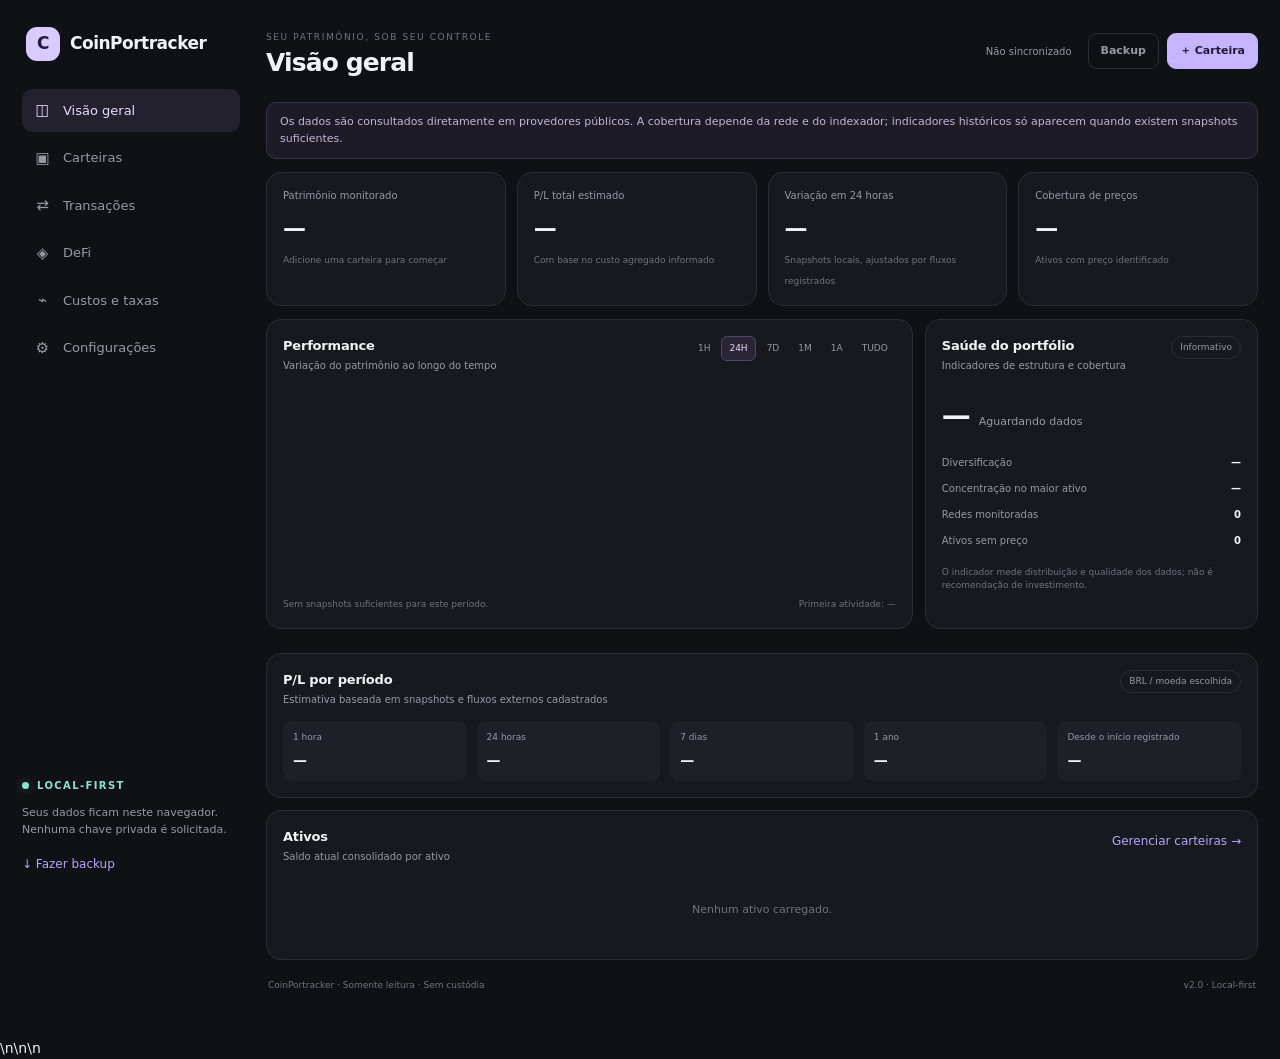
==== commit 23155e3b: "Add manual external cashflow tracking and load modular app services" ====
--- a/index.html
+++ b/index.html
@@ -145,7 +145,7 @@
       <section class="panel"><div class="panel-heading"><div><h2>Posições registradas</h2><p id="defiSummary">0 registros</p></div></div><div id="defiList" class="empty-state">Nenhuma posição ou recompensa.</div></section>
     </section>
 
-    <section class="page" id="costs">
+    <section class="page" id="costs">\n      <section class="panel"><div class="panel-heading"><div><h2>Aportes e retiradas externos</h2><p>Registre apenas movimentos entre o mundo externo e suas carteiras; transferências entre suas próprias carteiras não entram aqui.</p></div></div><form id="flowForm" class="cost-form"><label>Movimento<select id="flowType"><option value="deposit">Aporte / entrada externa</option><option value="withdrawal">Retirada / saída externa</option></select></label><label>Valor em moeda base<input id="flowAmount" type="number" min="0.01" step="0.01" required placeholder="0,00"></label><label>Data do movimento<input id="flowDate" type="datetime-local" required></label><label>Observação<input id="flowNote" maxlength="160" placeholder="Opcional"></label><button class="button button-primary">Registrar movimento</button></form><div id="flowList" class="empty-state">Nenhum aporte ou retirada registrado.</div></section>
       <div class="page-intro"><div><h2>Custos e taxas</h2><p>Informe o total que você sabe; não é necessário reconstruir cada compra.</p></div></div>
       <section class="panel cost-panel">
         <div class="panel-heading"><div><h2>Custo agregado de aquisição</h2><p>Uma base global para o conjunto de carteiras selecionado.</p></div><span class="info-tag">Entrada manual</span></div>
@@ -197,6 +197,6 @@
   </main>
 </div>
 <div id="toast" class="toast" role="status" aria-live="polite"></div>
-<script src="./app.js"></script>
+<script src="./db.js"></script>\n<script src="./market.js"></script>\n<script src="./providers.js"></script>\n<script src="./app.js"></script>
 </body>
 </html>
--- a/styles.css
+++ b/styles.css
@@ -1 +1,4 @@
-:root{color-scheme:dark;--bg:#090b12;--panel:#121826;--line:#283246;--text:#edf1fa;--muted:#91a0b8;--violet:#a78bfa;--cyan:#67e8d4;--green:#6ee7b7;--red:#fb7185}*{box-sizing:border-box}body{margin:0;background:radial-gradient(ellipse at 72% -20%,#30244e,transparent 40%),var(--bg);color:var(--text);font:14px/1.5 Inter,system-ui,sans-serif}button,input,select{font:inherit}button{border:1px solid var(--line);border-radius:9px;padding:9px 12px;background:#1b2333;color:var(--text);cursor:pointer}button:hover{border-color:var(--violet)}button.primary{background:linear-gradient(120deg,#7957e8,#5c79d8);border:0;font-weight:650}input,select{min-width:0;width:100%;padding:11px;border-radius:8px;border:1px solid var(--line);background:#0d121d;color:var(--text)}input:focus,select:focus{outline:1px solid var(--violet)}.app{max-width:1440px;margin:auto;padding:24px;display:grid;grid-template-columns:215px 1fr;gap:22px}aside{position:sticky;top:20px;height:calc(100vh - 40px);display:flex;flex-direction:column}.brand{font-size:18px;font-weight:750;padding:9px 0 28px;display:flex;align-items:center;gap:10px}.brand b{width:34px;height:34px;border-radius:11px;background:linear-gradient(135deg,var(--violet),var(--cyan));display:grid;place-items:center;color:#121521}.privacy{margin-top:auto;padding:13px;border:1px solid var(--line);border-radius:11px;color:var(--cyan);font-size:10px;letter-spacing:1px}.privacy span{color:var(--muted);letter-spacing:0;font-size:11px}nav{display:grid;gap:6px}nav button{text-align:left;background:transparent;border-color:transparent;color:var(--muted)}nav button.active,nav button:hover{background:#211c35;border-color:#42345e;color:#fff}main{min-width:0}header{display:flex;justify-content:space-between;align-items:center;margin:4px 0 22px}header small{color:var(--muted);letter-spacing:1.4px;font-size:10px}h1{font-size:25px;letter-spacing:-.7px;margin:2px 0}section.tab{display:none}section.tab.active{display:block}.notice{background:#292114;border:1px solid #6d542c;color:#e9cd91;padding:12px;border-radius:10px;font-size:12px;margin-bottom:14px}.stats{display:grid;grid-template-columns:repeat(4,minmax(0,1fr));gap:12px;margin-bottom:14px}article,.panel{background:linear-gradient(145deg,#151c2b,#101521);border:1px solid var(--line);border-radius:13px;padding:17px;min-width:0}article small,.muted,small{color:var(--muted)}article small{display:block;font-size:11px}article strong{display:block;font-size:24px;letter-spacing:-.7px;padding:7px 0}.panel{margin-bottom:13px}.panelhead{display:flex;justify-content:space-between;align-items:center;gap:12px;flex-wrap:wrap}.panelhead b,.panel>b{font-size:14px}canvas{display:block;width:100%;height:210px;margin:12px 0}.muted{font-size:12px}.wallet{display:flex;justify-content:space-between;align-items:center;gap:10px;border-bottom:1px solid var(--line);padding:12px 0}.wallet:last-child{border:0}.wallet address{display:block;color:var(--muted);font-size:11px;overflow-wrap:anywhere}.wallet .right{text-align:right;white-space:nowrap}.wallet button{padding:4px 8px;font-size:10px;margin-top:5px}#ranges{display:flex;gap:4px}#ranges button{font-size:10px;padding:5px 8px;color:var(--muted)}#ranges .chosen{border-color:var(--violet);color:#e9ddff;background:#292344}form{display:grid;grid-template-columns:1fr 1.5fr 1fr auto;gap:8px;margin:14px 0}.panel form:has(#dName){grid-template-columns:repeat(2,1fr)}.panel form:has(#dName) button{grid-column:1/-1}.panel label{display:flex;gap:10px;align-items:center;margin:14px 0}.panel label input[type=checkbox]{width:auto}.panel label select{max-width:200px}.file{border:1px solid var(--line);padding:8px;border-radius:8px;width:max-content}.file input{width:180px;border:0;padding:2px}.scroll{overflow:auto}table{border-collapse:collapse;width:100%;min-width:600px;margin-top:12px}th,td{text-align:left;padding:11px 9px;border-bottom:1px solid var(--line);font-size:12px}th{color:var(--muted);font-weight:550}a{color:var(--violet)}#search{max-width:270px}.empty{padding:30px;text-align:center;color:var(--muted)}.good{color:var(--green)}.bad{color:var(--red)}@media(max-width:900px){.app{grid-template-columns:1fr;padding:13px}aside{position:static;height:auto}.brand{padding:4px 0 12px}nav{display:flex;overflow:auto}nav button{white-space:nowrap;font-size:12px}.privacy{display:none}.stats{grid-template-columns:repeat(2,1fr)}form{grid-template-columns:1fr 1fr}form button{grid-column:1/-1}header{align-items:flex-start;gap:8px}article strong{font-size:20px}}+:root{color-scheme:dark;--bg:#101114;--surface:#17191e;--surface2:#1d2027;--line:#2b2e36;--text:#f2f3f6;--muted:#959aa6;--soft:#6d7480;--accent:#b9a3ff;--accent2:#8be1d2;--green:#8bd9b1;--red:#f08b96;--radius:15px}*{box-sizing:border-box}html{scroll-behavior:smooth}body{margin:0;background:var(--bg);color:var(--text);font:14px/1.5 Inter,ui-sans-serif,system-ui,-apple-system,BlinkMacSystemFont,"Segoe UI",sans-serif;-webkit-font-smoothing:antialiased}button,input,select{font:inherit}button{cursor:pointer}button:focus-visible,input:focus-visible,select:focus-visible{outline:2px solid var(--accent);outline-offset:2px}a{color:inherit;text-decoration:none}.app-shell{max-width:1510px;min-height:100vh;margin:auto;padding:22px;display:grid;grid-template-columns:218px minmax(0,1fr);gap:26px}.sidebar{position:sticky;top:22px;height:calc(100vh - 44px);display:flex;flex-direction:column}.brand{display:flex;align-items:center;gap:10px;font-size:17px;font-weight:730;letter-spacing:-.5px;padding:5px 4px 28px}.brand-mark{display:grid;place-items:center;width:34px;height:34px;border-radius:11px;background:#d7cbff;color:#241b3e;font-size:17px;font-weight:850}.nav{display:grid;gap:5px}.nav-item{display:flex;align-items:center;gap:12px;text-align:left;border:0;background:transparent;color:var(--muted);padding:10px 12px;border-radius:10px;font-size:13px}.nav-item span{width:17px;text-align:center;font-size:15px}.nav-item:hover{background:#1a1c22;color:var(--text)}.nav-item.active{background:#24212f;color:#e5dcff}.sidebar-bottom{margin-top:auto}.privacy-mark{display:flex;align-items:center;gap:8px;font-size:10px;letter-spacing:1.4px;color:var(--accent2);font-weight:700}.dot{width:7px;height:7px;border-radius:50%;background:var(--accent2);box-shadow:0 0 10px #8be1d255}.sidebar-bottom p{font-size:11px;color:var(--muted);line-height:1.6}.quiet-button,.text-button{border:0;background:transparent;color:var(--accent);padding:5px 0;font-size:12px}.main{min-width:0;max-width:1180px;width:100%}.topbar{min-height:58px;display:flex;justify-content:space-between;align-items:center;gap:16px;margin-bottom:22px}.eyebrow{font-size:9px;letter-spacing:1.6px;color:var(--soft)}h1{margin:2px 0 0;font-size:25px;line-height:1.2;letter-spacing:-.9px;font-weight:650}.topbar-actions{display:flex;align-items:center;gap:8px}.sync-status{font-size:10px;color:var(--muted);padding-right:8px}.button{border:1px solid var(--line);background:var(--surface2);color:var(--text);border-radius:9px;padding:9px 12px;font-size:11px;font-weight:600;white-space:nowrap}.button:hover{border-color:#62547f}.button-primary{background:#c5b4ff;color:#201a30;border-color:#c5b4ff}.button-primary:hover{background:#d4c8ff}.button-quiet{background:transparent;color:var(--muted)}.button-danger{border-color:#6a3943;color:#f3a1ab;background:#25171b}.page{display:none}.page.active{display:block;animation:appear .16s ease}@keyframes appear{from{opacity:.7;transform:translateY(3px)}to{opacity:1;transform:none}}.notice{border-radius:10px;padding:11px 13px;font-size:11px;margin-bottom:13px}.notice-subtle{background:#1d1b26;color:#c1b6dc;border:1px solid #373146}.metric-grid{display:grid;grid-template-columns:repeat(4,minmax(0,1fr));gap:11px;margin-bottom:13px}.metric-card,.panel{border:1px solid var(--line);background:var(--surface);border-radius:var(--radius);min-width:0}.metric-card{padding:15px 16px;min-height:104px}.metric-label{display:block;color:var(--muted);font-size:10px}.metric-card strong{display:block;font-size:23px;letter-spacing:-.8px;font-weight:650;margin:8px 0 2px;overflow-wrap:anywhere}.metric-foot{font-size:9px;color:var(--soft)}.content-grid{display:grid;gap:12px}.content-grid-main{grid-template-columns:minmax(0,1.65fr) minmax(260px,.85fr);margin-bottom:12px}.panel{padding:16px;margin-bottom:12px}.panel-heading{display:flex;justify-content:space-between;align-items:flex-start;gap:12px;margin-bottom:14px}.panel-heading h2,.page-intro h2{font-size:13px;margin:0;font-weight:650;letter-spacing:-.2px}.panel-heading p,.page-intro p{font-size:10px;color:var(--muted);margin:3px 0 0}.segmented{display:flex;gap:3px;flex-wrap:wrap}.segmented button{background:transparent;border:1px solid transparent;color:var(--muted);border-radius:6px;padding:5px 7px;font-size:9px}.segmented button.selected{border-color:#504767;background:#292535;color:#e3d9ff}.chart-wrap{height:205px;position:relative}.chart-wrap canvas{width:100%;height:100%;display:block}.chart-empty{display:none;position:absolute;inset:0;align-items:center;justify-content:center;text-align:center;padding:12px;color:var(--soft);font-size:11px;pointer-events:none}.chart-foot{display:flex;justify-content:space-between;gap:10px;color:var(--soft);font-size:9px;margin-top:6px}.health-score{display:flex;align-items:baseline;gap:9px;margin:21px 0 17px}.health-score strong{font-size:29px;font-weight:680;letter-spacing:-1px}.health-score span{font-size:11px;color:var(--muted)}.health-rows{display:grid;gap:11px}.health-rows div{display:flex;justify-content:space-between;gap:10px;font-size:10px}.health-rows span{color:var(--muted)}.health-rows strong{font-size:10px;font-weight:600}.micro-note{font-size:9px;line-height:1.55;color:var(--soft)}.health-panel .micro-note{margin-top:18px}.info-tag{font-size:9px;color:var(--muted);border:1px solid var(--line);border-radius:20px;padding:4px 8px;white-space:nowrap}.pnl-period-panel{margin-bottom:12px}.period-grid{display:grid;grid-template-columns:repeat(5,minmax(0,1fr));gap:10px}.period-grid div{padding:10px;background:#1d2026;border-radius:9px}.period-grid span{display:block;color:var(--muted);font-size:9px}.period-grid strong{display:block;font-size:14px;margin-top:5px;letter-spacing:-.3px}.empty-state{color:var(--soft);font-size:11px;text-align:center;padding:24px 10px}.holding-row,.wallet-row,.defi-row,.fee-row{display:grid;grid-template-columns:minmax(0,1.4fr) minmax(85px,.8fr) minmax(85px,.7fr);align-items:center;gap:10px;padding:11px 0;border-bottom:1px solid #282b33}.holding-row:last-child,.wallet-row:last-child,.defi-row:last-child,.fee-row:last-child{border-bottom:0}.asset-name{display:flex;align-items:center;gap:9px;min-width:0}.asset-symbol{display:grid;place-items:center;width:31px;height:31px;border:1px solid var(--line);border-radius:50%;background:#20232b;font-size:9px;font-weight:700;flex:none}.asset-name b,.row-main b{font-size:11px;font-weight:600;display:block}.asset-name small,.row-main small{font-size:9px;color:var(--muted);display:block;overflow-wrap:anywhere}.row-value{text-align:right;font-size:11px;font-weight:600}.row-value small{display:block;font-size:9px;font-weight:400;color:var(--muted)}.positive{color:var(--green)!important}.negative{color:var(--red)!important}.page-intro{display:flex;justify-content:space-between;align-items:center;gap:10px;margin:2px 1px 13px}.page-intro h2{font-size:18px;letter-spacing:-.5px}.page-intro p{font-size:10px}.wallet-form,.defi-form,.cost-form{display:grid;grid-template-columns:repeat(2,minmax(0,1fr));gap:11px;align-items:end}.wallet-form{grid-template-columns:.85fr 1fr 1.5fr auto}.wallet-form label,.defi-form label,.cost-form label,.filter-grid label,.setting-row{display:grid;gap:5px;font-size:10px;color:var(--muted)}input,select{min-width:0;width:100%;border:1px solid var(--line);border-radius:8px;padding:10px;background:#111318;color:var(--text);font-size:11px}input::placeholder{color:#656b77}select{cursor:pointer}.add-wallet-button{height:36px}.check-field{display:flex!important;align-items:flex-start;gap:8px}.check-field input,.setting-row input[type=checkbox]{width:auto;margin:2px 0 0;accent-color:#ad98f0}.wide-field{grid-column:1/-1}.allocation-explainer{margin-top:15px;border:1px solid #3c364c;background:#201e28;border-radius:10px;padding:12px}.allocation-explainer strong{font-size:10px}.allocation-explainer p{font-size:10px;line-height:1.6;color:var(--muted);margin:5px 0 0}.cost-metrics{margin-top:12px}.filter-grid{display:grid;grid-template-columns:2fr repeat(4,minmax(100px,1fr));gap:8px;margin-bottom:14px}.table-scroll{overflow:auto}table{width:100%;border-collapse:collapse;min-width:720px}th,td{text-align:left;padding:10px 8px;border-bottom:1px solid var(--line);font-size:9px}th{color:var(--muted);font-weight:550}td{color:#d5d8e0}td a{color:var(--accent)}.table-bottom{display:flex;justify-content:space-between;align-items:center;gap:12px;margin-top:10px}.switch-inline{display:flex;align-items:center;gap:8px;font-size:10px;color:var(--muted)}.switch-inline input{width:auto;accent-color:var(--accent)}.settings-grid{display:grid;grid-template-columns:1fr 1fr;gap:1px 12px}.backup-actions{display:flex;gap:8px;flex-wrap:wrap}.file-button{position:relative;overflow:hidden;display:inline-flex;align-items:center;cursor:pointer}.file-button input{position:absolute;inset:0;opacity:0;cursor:pointer}.backup-auto{display:flex;align-items:center;justify-content:space-between;gap:10px;margin-top:15px;padding-top:13px;border-top:1px solid var(--line)}.backup-auto strong{font-size:10px}.backup-auto p{font-size:9px;color:var(--muted);margin:2px 0 0}.setting-row{grid-template-columns:1fr 1.1fr;align-items:center;margin:10px 0}.install-instructions p{font-size:10px;color:var(--muted);line-height:1.6}.footer{display:flex;justify-content:space-between;gap:10px;color:var(--soft);font-size:9px;padding:7px 2px 24px}.toast{position:fixed;z-index:10;left:50%;bottom:24px;transform:translate(-50%,15px);opacity:0;pointer-events:none;background:#e1d8ff;color:#241d36;border-radius:10px;padding:10px 14px;font-size:11px;font-weight:650;box-shadow:0 10px 30px #0005;transition:.2s}.toast.show{opacity:1;transform:translate(-50%,0)}[hidden]{display:none!important}
+@media(max-width:1000px){.app-shell{grid-template-columns:180px 1fr;gap:15px;padding:15px}.content-grid-main{grid-template-columns:1fr}.health-panel{display:none}.metric-card strong{font-size:20px}.filter-grid{grid-template-columns:repeat(3,minmax(0,1fr))}.wallet-form{grid-template-columns:1fr 1fr}.wallet-form label:nth-child(3){grid-column:1/-1}.wallet-form button{grid-column:1/-1}.period-grid{grid-template-columns:repeat(3,1fr)}}
+@media(max-width:700px){body{padding-bottom:calc(69px + env(safe-area-inset-bottom))}.app-shell{display:block;padding:0 13px 12px}.sidebar{position:fixed;z-index:5;inset:auto 0 0;height:auto;background:#15171c;border-top:1px solid var(--line);padding:7px 7px calc(7px + env(safe-area-inset-bottom));display:block}.brand,.sidebar-bottom{display:none}.nav{display:grid;grid-template-columns:repeat(6,minmax(0,1fr));gap:1px}.nav-item{display:flex;flex-direction:column;justify-content:center;gap:2px;padding:5px 1px 4px;font-size:8px;border-radius:8px;white-space:nowrap}.nav-item span{font-size:16px;width:auto}.nav-item.active{background:#282438}.main{max-width:none}.topbar{position:sticky;z-index:4;top:0;background:#101114ed;backdrop-filter:blur(14px);margin:0 -13px 12px;padding:12px 13px 10px;border-bottom:1px solid #24262d;min-height:61px}.eyebrow{font-size:8px}.topbar h1{font-size:20px}.topbar-actions{gap:5px}.topbar-actions .button{padding:7px 8px;font-size:9px}.sync-status{display:none}.metric-grid{grid-template-columns:repeat(2,minmax(0,1fr));gap:8px}.metric-card{padding:12px;min-height:90px}.metric-card strong{font-size:19px;margin:6px 0 2px}.metric-label{font-size:9px}.metric-foot{font-size:8px}.panel{padding:13px;border-radius:12px;margin-bottom:9px}.panel-heading h2{font-size:12px}.panel-heading p{font-size:9px}.chart-wrap{height:175px}.segmented{gap:0}.segmented button{padding:4px 5px;font-size:8px}.chart-foot{font-size:8px;flex-wrap:wrap}.period-grid{grid-template-columns:repeat(2,minmax(0,1fr));gap:6px}.period-grid div{padding:9px}.period-grid strong{font-size:13px}.period-grid span{font-size:8px}.page-intro h2{font-size:16px}.page-intro p{font-size:9px}.page-intro .button{font-size:9px;padding:7px}.wallet-form,.defi-form,.cost-form{grid-template-columns:1fr 1fr;gap:9px}.wallet-form label:nth-child(3){grid-column:1/-1}.wallet-form button,.defi-form button,.cost-form button{grid-column:1/-1;width:100%}.filter-grid{grid-template-columns:1fr 1fr}.filter-grid .search-field{grid-column:1/-1}.table-bottom{align-items:flex-start;flex-direction:column}.settings-grid{grid-template-columns:1fr}.settings-grid .panel{margin-bottom:9px}.backup-auto{align-items:flex-start}.footer{padding:6px 1px 12px;font-size:8px}.notice{font-size:10px}.row-main b,.asset-name b{font-size:10px}.row-value{font-size:10px}}
+@media(max-width:380px){.nav-item{font-size:7px}.topbar-actions .button-quiet{display:none}.metric-card strong{font-size:17px}.period-grid{grid-template-columns:1fr 1fr}.cost-form,.defi-form{grid-template-columns:1fr}.wide-field{grid-column:auto}}
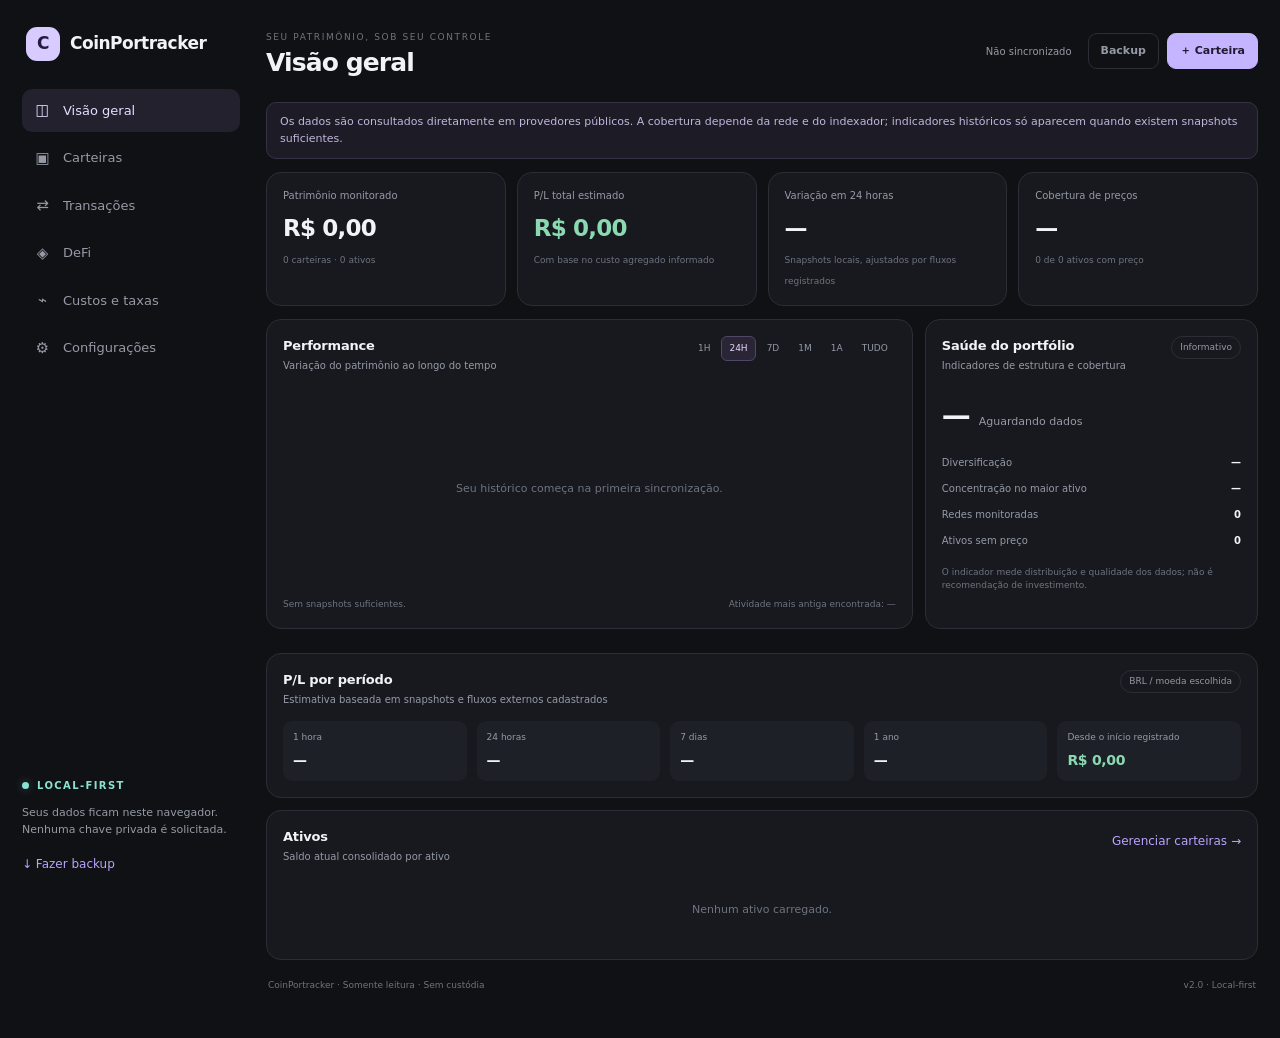
==== commit 45cb5558: "Load modular CoinPortracker v2 application services" ====
--- a/index.html
+++ b/index.html
@@ -197,6 +197,12 @@
   </main>
 </div>
 <div id="toast" class="toast" role="status" aria-live="polite"></div>
-<script src="./db.js"></script>\n<script src="./market.js"></script>\n<script src="./providers.js"></script>\n<script src="./app.js"></script>
+<script src="./db.js"></script>
+<script src="./market.js"></script>
+<script src="./providers.js"></script>
+<script src="./app-core.js"></script>
+<script src="./app-view.js"></script>
+<script src="./app-actions.js"></script>
+<script src="./app.js"></script>
 </body>
 </html>
